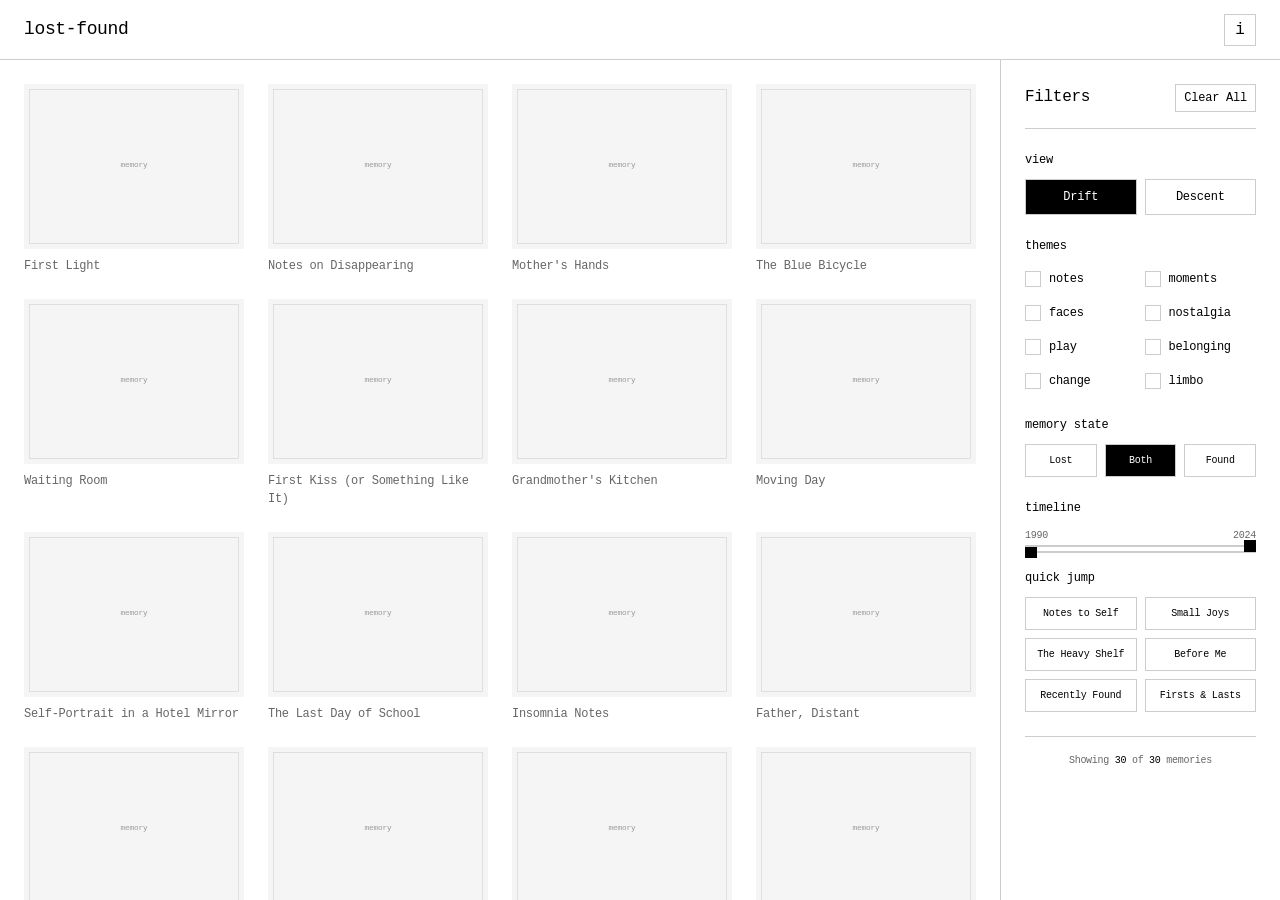
==== index.html @ 54b2162b "Initial implementation: Lost & Found archive foundation (Phases 1-4) Complete working foundation for" ====
<!DOCTYPE html>
<html lang="en">
<head>
    <meta charset="UTF-8">
    <meta name="viewport" content="width=device-width, initial-scale=1.0">
    <title>lost-found</title>

    <!-- CSS Files in Order -->
    <link rel="stylesheet" href="assets/css/reset.css">
    <link rel="stylesheet" href="assets/css/variables.css">
    <link rel="stylesheet" href="assets/css/base.css">
    <link rel="stylesheet" href="assets/css/layout.css">
    <link rel="stylesheet" href="assets/css/components.css">
    <link rel="stylesheet" href="assets/css/responsive.css">
</head>
<body>

    <!-- Main Grid Container -->
    <div class="app-container">

        <!-- Fixed Header -->
        <header class="app-header">
            <div class="logo">lost-found</div>
            <button class="info-button" id="infoButton" aria-label="Information">i</button>
        </header>

        <!-- Main Canvas Area (Drift or Descent view renders here) -->
        <main class="canvas-area" id="canvasArea">
            <!-- Dynamic content rendered by drift.js or descent.js -->
            <div class="view-container" id="viewContainer"></div>
        </main>

        <!-- Fixed Filter Panel (Bottom Right, Always Visible) -->
        <aside class="filter-panel" id="filterPanel">

            <!-- Filter Header -->
            <div class="filter-header">
                <h2>Filters</h2>
                <button class="clear-filters" id="clearFilters">Clear All</button>
            </div>

            <!-- View Mode Toggle -->
            <div class="filter-section">
                <h3>View</h3>
                <div class="view-toggle">
                    <button class="view-toggle-btn active" data-view="drift">Drift</button>
                    <button class="view-toggle-btn" data-view="descent">Descent</button>
                </div>
            </div>

            <!-- Themes (Multi-select checkboxes) -->
            <div class="filter-section">
                <h3>Themes</h3>
                <div class="theme-grid">
                    <label class="checkbox-label">
                        <input type="checkbox" name="theme" value="notes">
                        <span>notes</span>
                    </label>
                    <label class="checkbox-label">
                        <input type="checkbox" name="theme" value="moments">
                        <span>moments</span>
                    </label>
                    <label class="checkbox-label">
                        <input type="checkbox" name="theme" value="faces">
                        <span>faces</span>
                    </label>
                    <label class="checkbox-label">
                        <input type="checkbox" name="theme" value="nostalgia">
                        <span>nostalgia</span>
                    </label>
                    <label class="checkbox-label">
                        <input type="checkbox" name="theme" value="play">
                        <span>play</span>
                    </label>
                    <label class="checkbox-label">
                        <input type="checkbox" name="theme" value="belonging">
                        <span>belonging</span>
                    </label>
                    <label class="checkbox-label">
                        <input type="checkbox" name="theme" value="change">
                        <span>change</span>
                    </label>
                    <label class="checkbox-label">
                        <input type="checkbox" name="theme" value="limbo">
                        <span>limbo</span>
                    </label>
                </div>
            </div>

            <!-- Memory State (3-position slider) -->
            <div class="filter-section">
                <h3>Memory State</h3>
                <div class="memory-state-control">
                    <button class="state-btn" data-state="lost">Lost</button>
                    <button class="state-btn active" data-state="both">Both</button>
                    <button class="state-btn" data-state="found">Found</button>
                </div>
            </div>

            <!-- Timeline Range Slider -->
            <div class="filter-section">
                <h3>Timeline</h3>
                <div class="timeline-control">
                    <div class="timeline-labels">
                        <span id="timelineStart">1990</span>
                        <span id="timelineEnd">2024</span>
                    </div>
                    <input type="range" id="timelineRangeStart" min="1990" max="2024" value="1990" class="timeline-slider">
                    <input type="range" id="timelineRangeEnd" min="1990" max="2024" value="2024" class="timeline-slider">
                </div>
            </div>

            <!-- Quick Jump Presets -->
            <div class="filter-section">
                <h3>Quick Jump</h3>
                <div class="quick-jump-grid">
                    <button class="quick-jump-btn" data-preset="notes-to-self">Notes to Self</button>
                    <button class="quick-jump-btn" data-preset="small-joys">Small Joys</button>
                    <button class="quick-jump-btn" data-preset="heavy-shelf">The Heavy Shelf</button>
                    <button class="quick-jump-btn" data-preset="before-me">Before Me</button>
                    <button class="quick-jump-btn" data-preset="recently-found">Recently Found</button>
                    <button class="quick-jump-btn" data-preset="firsts-lasts">Firsts & Lasts</button>
                </div>
            </div>

            <!-- Filter Count -->
            <div class="filter-count">
                <span>Showing <strong id="filteredCount">0</strong> of <strong id="totalCount">0</strong> memories</span>
            </div>

        </aside>

    </div>

    <!-- Information Modal -->
    <div class="modal" id="infoModal" role="dialog" aria-labelledby="infoModalTitle" aria-hidden="true">
        <div class="modal-overlay" id="infoModalOverlay"></div>
        <div class="modal-content info-modal-content">
            <button class="modal-close" id="infoModalClose" aria-label="Close">&times;</button>
            <div class="modal-body">
                <h1 id="infoModalTitle">Lost & Found: An Atlas of Being</h1>
                <p class="subtitle">An intimate, explorable archive of memory and identity</p>

                <section>
                    <h2>About</h2>
                    <p>This is a personal archive that maps the landscape of memory through photographs, notes, and moments spanning 1990-2024. Each image is marked as either "lost" (distant, fragmented) or "found" (present, integrated), acknowledging that memory is about both absence and presence.</p>
                    <p>The archive organizes memories across eight emotional themes: notes, moments, faces, nostalgia, play, belonging, change, and limbo. These aren't rigid categories—many memories belong to multiple themes, creating overlapping constellations of meaning.</p>
                </section>

                <section>
                    <h2>How to Navigate</h2>
                    <p><strong>Drift View:</strong> Wander through a field of scattered memories. Drag to pan, scroll to zoom. Memories cluster naturally into groups, with some wandering freely. Let momentum carry you.</p>
                    <p><strong>Descent View:</strong> Look down into layered rings of memory. Zoom reveals deeper layers. Drag to rotate. All memories hold equal visual weight regardless of their depth.</p>
                    <p><strong>Click any image</strong> to see it larger with its full context: title, year, themes, and written reflection.</p>
                </section>

                <section>
                    <h2>Filters</h2>
                    <p>Use filters as tools for discovery. Select themes to see overlaps. Adjust the timeline to explore specific periods. Quick Jump presets offer curated pathways through the collection. Experiment—the archive reveals different stories depending on how you look.</p>
                </section>

                <section>
                    <h2>A Note</h2>
                    <p>This is a living archive. Memories are added over time, not all at once. Some images are notes to self—click them to read the full reflection. Take your time. There's no correct path through.</p>
                </section>
            </div>
        </div>
    </div>

    <!-- Image Detail Modal -->
    <div class="modal" id="detailModal" role="dialog" aria-labelledby="detailModalTitle" aria-hidden="true">
        <div class="modal-overlay" id="detailModalOverlay"></div>
        <div class="modal-content detail-modal-content">
            <button class="modal-close" id="detailModalClose" aria-label="Close">&times;</button>
            <div class="detail-layout">
                <!-- Left: Image -->
                <div class="detail-image-container">
                    <img id="detailImage" src="" alt="" />
                </div>
                <!-- Right: Metadata -->
                <div class="detail-metadata">
                    <h1 id="detailTitle"></h1>
                    <p class="detail-year" id="detailYear"></p>
                    <p class="detail-state" id="detailState"></p>
                    <div class="detail-themes" id="detailThemes"></div>
                    <p class="detail-entry" id="detailEntry"></p>
                    <div class="detail-note-content" id="detailNoteContent"></div>
                </div>
            </div>
        </div>
    </div>

    <!-- JavaScript Files in Order -->
    <script src="assets/js/data.js"></script>
    <script src="assets/js/state.js"></script>
    <script src="assets/js/utils/dom.js"></script>
    <script src="assets/js/utils/math.js"></script>
    <script src="assets/js/utils/images.js"></script>
    <script src="assets/js/components/filterPanel.js"></script>
    <script src="assets/js/components/infoModal.js"></script>
    <script src="assets/js/components/imageDetail.js"></script>
    <script src="assets/js/views/drift.js"></script>
    <script src="assets/js/views/descent.js"></script>
    <script src="assets/js/main.js"></script>

</body>
</html>
---- assets/css/variables.css ----
/* Design Tokens - Grayscale palette, spacing, typography */

:root {
    /* === COLORS (Grayscale only) === */
    --color-black: #000000;
    --color-gray-darkest: #1a1a1a;
    --color-gray-darker: #333333;
    --color-gray-dark: #4d4d4d;
    --color-gray: #666666;
    --color-gray-medium: #999999;
    --color-gray-light: #cccccc;
    --color-gray-lighter: #e6e6e6;
    --color-gray-lightest: #f5f5f5;
    --color-white: #ffffff;

    /* === SEMANTIC COLORS === */
    --color-bg: var(--color-white);
    --color-text: var(--color-black);
    --color-text-muted: var(--color-gray);
    --color-border: var(--color-gray-light);
    --color-overlay: rgba(0, 0, 0, 0.75);

    /* === TYPOGRAPHY === */
    --font-family: 'Courier New', Courier, monospace;
    --letter-spacing: -0.02em;

    /* Font sizes */
    --font-size-xs: 10px;
    --font-size-sm: 12px;
    --font-size-base: 14px;
    --font-size-md: 16px;
    --font-size-lg: 18px;
    --font-size-xl: 24px;

    /* === SPACING === */
    --space-xs: 4px;
    --space-sm: 8px;
    --space-md: 12px;
    --space-base: 16px;
    --space-lg: 24px;
    --space-xl: 32px;
    --space-xxl: 48px;

    /* === LAYOUT === */
    --header-height: 60px;
    --filter-panel-width: 280px;
    --filter-panel-max-height: 600px;

    /* === TRANSITIONS === */
    --transition-fast: 150ms ease;
    --transition-base: 250ms ease;
    --transition-slow: 400ms ease;
    --transition-smooth: 600ms cubic-bezier(0.4, 0, 0.2, 1);

    /* === Z-INDEX === */
    --z-canvas: 1;
    --z-header: 10;
    --z-filter-panel: 10;
    --z-modal-overlay: 100;
    --z-modal-content: 101;

    /* === BORDERS === */
    --border-width: 1px;
    --border-style: solid;
    --border-color: var(--color-border);
    --border: var(--border-width) var(--border-style) var(--border-color);

    /* === SHADOWS (subtle, minimal) === */
    --shadow-sm: 0 1px 2px rgba(0, 0, 0, 0.05);
    --shadow-base: 0 2px 8px rgba(0, 0, 0, 0.1);
    --shadow-lg: 0 4px 16px rgba(0, 0, 0, 0.15);
}
---- assets/css/base.css ----
/* Base Typography and Global Styles */

body {
    font-family: var(--font-family);
    font-size: var(--font-size-base);
    letter-spacing: var(--letter-spacing);
    color: var(--color-text);
    background-color: var(--color-bg);
}

/* === TYPOGRAPHY === */

h1, h2, h3, h4, h5, h6 {
    font-weight: normal; /* Courier is monospace, avoid bold */
    letter-spacing: var(--letter-spacing);
    line-height: 1.2;
}

h1 {
    font-size: var(--font-size-xl);
}

h2 {
    font-size: var(--font-size-lg);
}

h3 {
    font-size: var(--font-size-md);
}

p {
    line-height: 1.6;
    margin-bottom: var(--space-base);
}

p:last-child {
    margin-bottom: 0;
}

/* === BUTTONS === */

button {
    font-family: var(--font-family);
    letter-spacing: var(--letter-spacing);
    transition: all var(--transition-fast);
}

button:hover {
    opacity: 0.7;
}

button:active {
    transform: scale(0.98);
}

/* === INPUTS === */

input[type="checkbox"],
input[type="range"] {
    cursor: pointer;
}

input[type="range"] {
    -webkit-appearance: none;
    appearance: none;
    width: 100%;
    height: 2px;
    background: var(--color-gray-light);
    outline: none;
}

input[type="range"]::-webkit-slider-thumb {
    -webkit-appearance: none;
    appearance: none;
    width: 12px;
    height: 12px;
    background: var(--color-black);
    cursor: pointer;
    border-radius: 0; /* Keep square for minimalism */
}

input[type="range"]::-moz-range-thumb {
    width: 12px;
    height: 12px;
    background: var(--color-black);
    cursor: pointer;
    border: none;
    border-radius: 0;
}

/* Custom checkbox styling */
input[type="checkbox"] {
    -webkit-appearance: none;
    appearance: none;
    width: 16px;
    height: 16px;
    border: var(--border);
    margin-right: var(--space-sm);
    position: relative;
}

input[type="checkbox"]:checked {
    background-color: var(--color-black);
}

input[type="checkbox"]:checked::after {
    content: '×';
    position: absolute;
    color: var(--color-white);
    font-size: 14px;
    top: 50%;
    left: 50%;
    transform: translate(-50%, -50%);
}

/* === UTILITIES === */

.visually-hidden {
    position: absolute;
    width: 1px;
    height: 1px;
    margin: -1px;
    padding: 0;
    overflow: hidden;
    clip: rect(0, 0, 0, 0);
    border: 0;
}

/* Smooth scrolling for any scrollable areas */
* {
    -webkit-overflow-scrolling: touch;
    scroll-behavior: smooth;
}
---- assets/css/layout.css ----
/* Main Layout - CSS Grid Architecture */

/* === MAIN GRID CONTAINER === */

.app-container {
    display: grid;
    grid-template-columns: 1fr var(--filter-panel-width);
    grid-template-rows: var(--header-height) 1fr;
    grid-template-areas:
        "header header"
        "canvas filter";
    width: 100vw;
    height: 100vh;
    overflow: hidden;
}

/* === HEADER (Top, Full Width) === */

.app-header {
    grid-area: header;
    display: flex;
    justify-content: space-between;
    align-items: center;
    padding: 0 var(--space-lg);
    border-bottom: var(--border);
    background-color: var(--color-bg);
    z-index: var(--z-header);
}

.logo {
    font-size: var(--font-size-lg);
    letter-spacing: var(--letter-spacing);
}

.info-button {
    width: 32px;
    height: 32px;
    border: var(--border);
    display: flex;
    align-items: center;
    justify-content: center;
    font-size: var(--font-size-md);
}

.info-button:hover {
    background-color: var(--color-black);
    color: var(--color-white);
}

/* === CANVAS AREA (Main View) === */

.canvas-area {
    grid-area: canvas;
    position: relative;
    overflow: hidden;
    background-color: var(--color-bg);
    z-index: var(--z-canvas);
}

.view-container {
    width: 100%;
    height: 100%;
    position: relative;
    overflow: hidden;
}

/* === FILTER PANEL (Bottom Right, Fixed) === */

.filter-panel {
    grid-area: filter;
    border-left: var(--border);
    background-color: var(--color-bg);
    padding: var(--space-lg);
    overflow-y: auto;
    overflow-x: hidden;
    max-height: calc(100vh - var(--header-height));
    z-index: var(--z-filter-panel);
}

/* Custom scrollbar for filter panel */
.filter-panel::-webkit-scrollbar {
    width: 4px;
}

.filter-panel::-webkit-scrollbar-track {
    background: var(--color-gray-lightest);
}

.filter-panel::-webkit-scrollbar-thumb {
    background: var(--color-gray-light);
}

.filter-panel::-webkit-scrollbar-thumb:hover {
    background: var(--color-gray);
}

/* === MODALS === */

.modal {
    display: none; /* Hidden by default, shown via JS */
    position: fixed;
    top: 0;
    left: 0;
    width: 100vw;
    height: 100vh;
    z-index: var(--z-modal-overlay);
}

.modal.active {
    display: flex;
    align-items: center;
    justify-content: center;
}

.modal-overlay {
    position: absolute;
    top: 0;
    left: 0;
    width: 100%;
    height: 100%;
    background-color: var(--color-overlay);
    z-index: var(--z-modal-overlay);
    animation: fadeIn var(--transition-base);
}

.modal-content {
    position: relative;
    background-color: var(--color-bg);
    z-index: var(--z-modal-content);
    animation: modalSlideIn var(--transition-smooth);
}

.modal-close {
    position: absolute;
    top: var(--space-base);
    right: var(--space-base);
    width: 32px;
    height: 32px;
    font-size: var(--font-size-xl);
    border: var(--border);
    display: flex;
    align-items: center;
    justify-content: center;
    background-color: var(--color-bg);
    z-index: 10;
}

.modal-close:hover {
    background-color: var(--color-black);
    color: var(--color-white);
}

/* === INFO MODAL === */

.info-modal-content {
    width: 90%;
    max-width: 600px;
    max-height: 80vh;
    padding: var(--space-xxl);
    overflow-y: auto;
}

.info-modal-content .subtitle {
    font-size: var(--font-size-sm);
    color: var(--color-text-muted);
    margin-bottom: var(--space-xl);
}

.info-modal-content section {
    margin-bottom: var(--space-xl);
}

.info-modal-content section:last-child {
    margin-bottom: 0;
}

.info-modal-content h2 {
    margin-bottom: var(--space-base);
    border-bottom: var(--border);
    padding-bottom: var(--space-sm);
}

/* === DETAIL MODAL === */

.detail-modal-content {
    width: 90%;
    max-width: 1200px;
    height: 60vh;
    max-height: 600px;
    padding: var(--space-xl);
}

.detail-layout {
    display: grid;
    grid-template-columns: 60% 40%;
    gap: var(--space-xl);
    height: 100%;
    padding-top: var(--space-xl); /* Space for close button */
}

.detail-image-container {
    display: flex;
    align-items: center;
    justify-content: center;
    border-right: var(--border);
    padding-right: var(--space-xl);
    overflow: hidden;
}

.detail-image-container img {
    max-width: 100%;
    max-height: 100%;
    object-fit: contain; /* Never stretch */
}

.detail-metadata {
    overflow-y: auto;
    padding-right: var(--space-base);
}

/* Custom scrollbar for detail metadata */
.detail-metadata::-webkit-scrollbar {
    width: 4px;
}

.detail-metadata::-webkit-scrollbar-track {
    background: var(--color-gray-lightest);
}

.detail-metadata::-webkit-scrollbar-thumb {
    background: var(--color-gray-light);
}

.detail-metadata::-webkit-scrollbar-thumb:hover {
    background: var(--color-gray);
}

/* === ANIMATIONS === */

@keyframes fadeIn {
    from {
        opacity: 0;
    }
    to {
        opacity: 1;
    }
}

@keyframes modalSlideIn {
    from {
        opacity: 0;
        transform: translateY(20px);
    }
    to {
        opacity: 1;
        transform: translateY(0);
    }
}
---- assets/css/components.css ----
/* Component Styles - Filter Panel, Buttons, Tags, etc. */

/* === FILTER PANEL COMPONENTS === */

.filter-header {
    display: flex;
    justify-content: space-between;
    align-items: center;
    margin-bottom: var(--space-lg);
    padding-bottom: var(--space-base);
    border-bottom: var(--border);
}

.filter-header h2 {
    font-size: var(--font-size-md);
}

.clear-filters {
    font-size: var(--font-size-sm);
    padding: var(--space-xs) var(--space-sm);
    border: var(--border);
}

.clear-filters:hover {
    background-color: var(--color-black);
    color: var(--color-white);
}

/* === FILTER SECTIONS === */

.filter-section {
    margin-bottom: var(--space-lg);
}

.filter-section h3 {
    font-size: var(--font-size-sm);
    margin-bottom: var(--space-md);
    text-transform: lowercase;
}

/* === VIEW TOGGLE === */

.view-toggle {
    display: flex;
    gap: var(--space-sm);
}

.view-toggle-btn {
    flex: 1;
    padding: var(--space-sm) var(--space-base);
    border: var(--border);
    font-size: var(--font-size-sm);
}

.view-toggle-btn.active {
    background-color: var(--color-black);
    color: var(--color-white);
}

/* === THEME GRID === */

.theme-grid {
    display: grid;
    grid-template-columns: 1fr 1fr;
    gap: var(--space-sm);
}

.checkbox-label {
    display: flex;
    align-items: center;
    font-size: var(--font-size-sm);
    cursor: pointer;
    padding: var(--space-xs) 0;
}

.checkbox-label:hover {
    opacity: 0.7;
}

/* === MEMORY STATE CONTROL === */

.memory-state-control {
    display: flex;
    gap: var(--space-sm);
}

.state-btn {
    flex: 1;
    padding: var(--space-sm);
    border: var(--border);
    font-size: var(--font-size-xs);
}

.state-btn.active {
    background-color: var(--color-black);
    color: var(--color-white);
}

/* === TIMELINE CONTROL === */

.timeline-control {
    display: flex;
    flex-direction: column;
    gap: var(--space-sm);
}

.timeline-labels {
    display: flex;
    justify-content: space-between;
    font-size: var(--font-size-xs);
    color: var(--color-text-muted);
}

.timeline-slider {
    margin: 0;
}

/* Stack the range inputs for dual-handle effect */
.timeline-control input[type="range"]:first-of-type {
    margin-bottom: calc(-1 * var(--space-base));
}

/* === QUICK JUMP GRID === */

.quick-jump-grid {
    display: grid;
    grid-template-columns: 1fr 1fr;
    gap: var(--space-sm);
}

.quick-jump-btn {
    padding: var(--space-sm);
    border: var(--border);
    font-size: var(--font-size-xs);
    text-align: center;
}

.quick-jump-btn:hover {
    background-color: var(--color-gray-lightest);
}

.quick-jump-btn.active {
    background-color: var(--color-black);
    color: var(--color-white);
}

/* === FILTER COUNT === */

.filter-count {
    margin-top: var(--space-lg);
    padding-top: var(--space-base);
    border-top: var(--border);
    font-size: var(--font-size-xs);
    text-align: center;
    color: var(--color-text-muted);
}

.filter-count strong {
    color: var(--color-text);
    font-weight: normal; /* Courier doesn't need bold */
}

/* === DETAIL MODAL COMPONENTS === */

.detail-metadata h1 {
    font-size: var(--font-size-lg);
    margin-bottom: var(--space-sm);
}

.detail-year {
    font-size: var(--font-size-sm);
    color: var(--color-text-muted);
    margin-bottom: var(--space-xs);
}

.detail-state {
    font-size: var(--font-size-sm);
    color: var(--color-text-muted);
    margin-bottom: var(--space-base);
    text-transform: lowercase;
}

/* === THEME PILLS/TAGS === */

.detail-themes {
    display: flex;
    flex-wrap: wrap;
    gap: var(--space-xs);
    margin-bottom: var(--space-base);
}

.theme-pill {
    padding: var(--space-xs) var(--space-sm);
    background-color: var(--color-gray-lighter);
    border: var(--border);
    font-size: var(--font-size-xs);
    text-transform: lowercase;
}

/* === ENTRY TEXT === */

.detail-entry {
    font-size: var(--font-size-sm);
    line-height: 1.8;
    margin-bottom: var(--space-base);
    color: var(--color-text);
}

/* === NOTE CONTENT (for "notes" theme) === */

.detail-note-content {
    margin-top: var(--space-lg);
    padding-top: var(--space-lg);
    border-top: var(--border);
    font-size: var(--font-size-sm);
    line-height: 1.8;
    display: none; /* Hidden by default, shown via JS when applicable */
}

.detail-note-content.visible {
    display: block;
}

.detail-note-content p {
    margin-bottom: var(--space-base);
}

/* === IMAGE ELEMENTS (for canvas views) === */

.memory-image {
    position: absolute;
    cursor: pointer;
    transition: transform var(--transition-fast), opacity var(--transition-fast);
    will-change: transform; /* GPU acceleration hint */
}

.memory-image:hover {
    transform: scale(1.05);
    z-index: 10;
}

.memory-image img {
    width: 100%;
    height: 100%;
    object-fit: contain; /* Never stretch */
    pointer-events: none; /* Let parent handle clicks */
}

/* === LOADING STATES === */

.loading {
    display: flex;
    align-items: center;
    justify-content: center;
    width: 100%;
    height: 100%;
    font-size: var(--font-size-sm);
    color: var(--color-text-muted);
}

.loading::after {
    content: '...';
    animation: ellipsis 1.5s infinite;
}

@keyframes ellipsis {
    0%, 20% {
        content: '.';
    }
    40% {
        content: '..';
    }
    60%, 100% {
        content: '...';
    }
}
---- assets/css/responsive.css ----
/* Responsive Design - Mobile and Tablet Adaptations */

/* === TABLET (Portrait) === */
@media (max-width: 1024px) {
    :root {
        --filter-panel-width: 240px;
        --space-base: 12px;
    }

    .filter-panel {
        padding: var(--space-base);
    }

    .detail-modal-content {
        width: 95%;
        height: 70vh;
    }

    .detail-layout {
        grid-template-columns: 55% 45%;
        gap: var(--space-base);
    }
}

/* === MOBILE (Landscape) === */
@media (max-width: 768px) {
    .app-container {
        grid-template-columns: 1fr;
        grid-template-rows: var(--header-height) 1fr auto;
        grid-template-areas:
            "header"
            "canvas"
            "filter";
    }

    .filter-panel {
        border-left: none;
        border-top: var(--border);
        max-height: 40vh;
        overflow-y: auto;
    }

    .detail-modal-content {
        width: 95%;
        height: 80vh;
        padding: var(--space-base);
    }

    .detail-layout {
        grid-template-columns: 1fr;
        grid-template-rows: 50% 50%;
        gap: var(--space-base);
    }

    .detail-image-container {
        border-right: none;
        border-bottom: var(--border);
        padding-right: 0;
        padding-bottom: var(--space-base);
    }

    .quick-jump-grid {
        grid-template-columns: 1fr;
    }
}

/* === MOBILE (Portrait) === */
@media (max-width: 480px) {
    :root {
        --header-height: 50px;
        --font-size-base: 12px;
        --space-base: 8px;
    }

    .app-header {
        padding: 0 var(--space-base);
    }

    .logo {
        font-size: var(--font-size-base);
    }

    .info-button {
        width: 28px;
        height: 28px;
        font-size: var(--font-size-sm);
    }

    .filter-panel {
        max-height: 50vh;
    }

    .theme-grid,
    .quick-jump-grid {
        grid-template-columns: 1fr;
    }

    .info-modal-content {
        width: 95%;
        padding: var(--space-lg);
    }

    .detail-modal-content {
        height: 85vh;
    }

    .modal-close {
        width: 28px;
        height: 28px;
        font-size: var(--font-size-lg);
    }
}

/* === LARGE SCREENS === */
@media (min-width: 1920px) {
    :root {
        --filter-panel-width: 320px;
    }

    .detail-modal-content {
        max-width: 1400px;
        height: 65vh;
        max-height: 800px;
    }
}
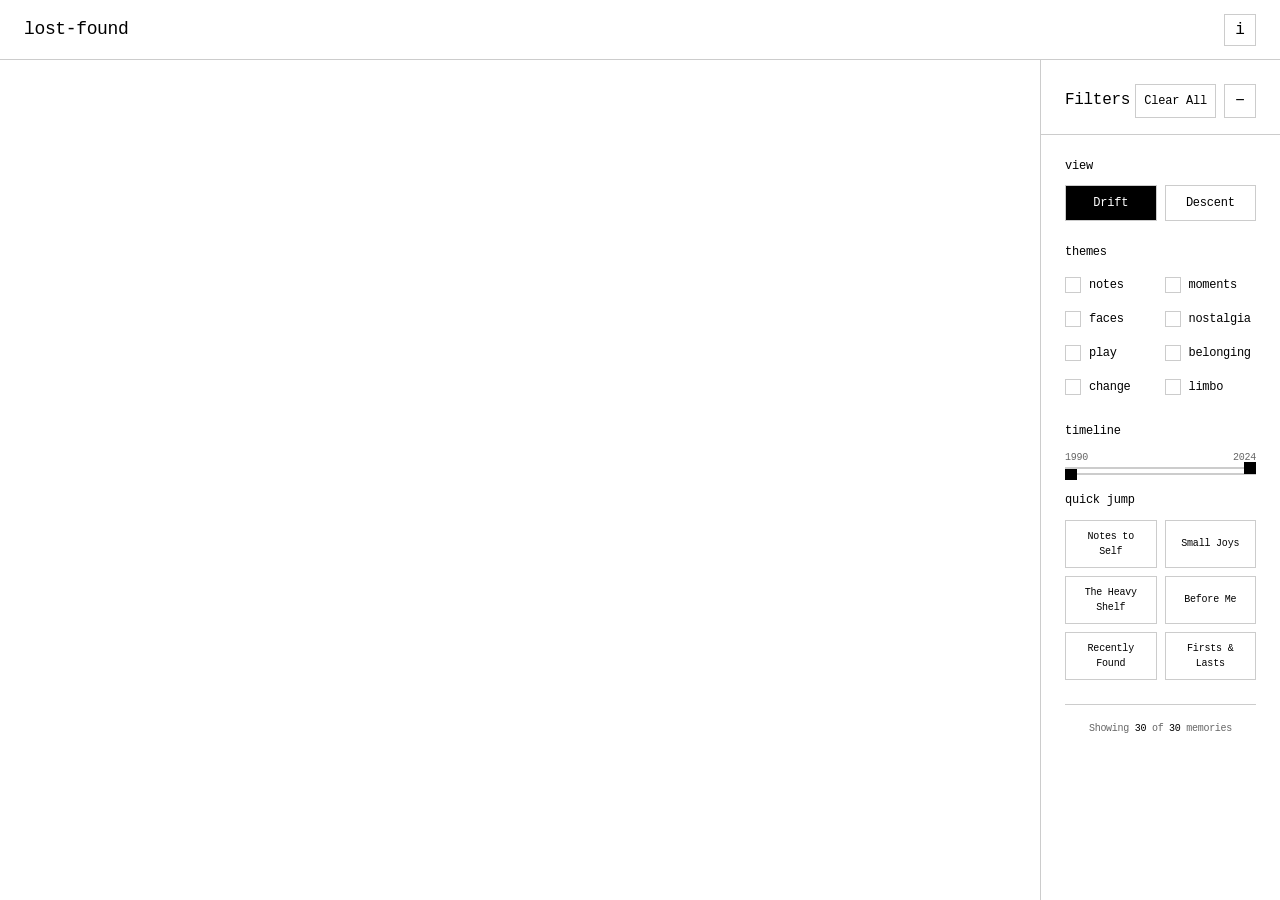
==== commit e6473b73: "Implement user feedback: collapsible filters, infinite scroll, remove memory state Changes based on " ====
--- a/index.html
+++ b/index.html
@@ -30,14 +30,20 @@
             <div class="view-container" id="viewContainer"></div>
         </main>
 
-        <!-- Fixed Filter Panel (Bottom Right, Always Visible) -->
-        <aside class="filter-panel" id="filterPanel">
+        <!-- Fixed Filter Panel (Bottom Right, Collapsible) -->
+        <aside class="filter-panel expanded" id="filterPanel">
 
             <!-- Filter Header -->
             <div class="filter-header">
                 <h2>Filters</h2>
-                <button class="clear-filters" id="clearFilters">Clear All</button>
-            </div>
+                <div class="filter-header-actions">
+                    <button class="clear-filters" id="clearFilters">Clear All</button>
+                    <button class="collapse-toggle" id="collapseToggle" aria-label="Collapse filters">−</button>
+                </div>
+            </div>
+
+            <!-- Collapsible Filter Content -->
+            <div class="filter-content" id="filterContent">
 
             <!-- View Mode Toggle -->
             <div class="filter-section">
@@ -84,16 +90,6 @@
                         <input type="checkbox" name="theme" value="limbo">
                         <span>limbo</span>
                     </label>
-                </div>
-            </div>
-
-            <!-- Memory State (3-position slider) -->
-            <div class="filter-section">
-                <h3>Memory State</h3>
-                <div class="memory-state-control">
-                    <button class="state-btn" data-state="lost">Lost</button>
-                    <button class="state-btn active" data-state="both">Both</button>
-                    <button class="state-btn" data-state="found">Found</button>
                 </div>
             </div>
 
@@ -127,6 +123,8 @@
             <div class="filter-count">
                 <span>Showing <strong id="filteredCount">0</strong> of <strong id="totalCount">0</strong> memories</span>
             </div>
+
+            </div><!-- End filter-content -->
 
         </aside>
 
--- a/assets/css/variables.css
+++ b/assets/css/variables.css
@@ -43,8 +43,8 @@
 
     /* === LAYOUT === */
     --header-height: 60px;
-    --filter-panel-width: 280px;
-    --filter-panel-max-height: 600px;
+    --filter-panel-width: 240px;
+    --filter-panel-max-height: 75vh;
 
     /* === TRANSITIONS === */
     --transition-fast: 150ms ease;
--- a/assets/css/layout.css
+++ b/assets/css/layout.css
@@ -70,27 +70,42 @@
     grid-area: filter;
     border-left: var(--border);
     background-color: var(--color-bg);
-    padding: var(--space-lg);
+    padding: 0;
+    overflow: visible;
+    max-height: calc(100vh - var(--header-height));
+    z-index: var(--z-filter-panel);
+    transition: width var(--transition-base);
+}
+
+.filter-panel.collapsed {
+    width: 60px;
+}
+
+.filter-panel.collapsed .filter-content {
+    display: none;
+}
+
+.filter-content {
+    padding: 0 var(--space-lg) var(--space-lg) var(--space-lg);
     overflow-y: auto;
     overflow-x: hidden;
-    max-height: calc(100vh - var(--header-height));
-    z-index: var(--z-filter-panel);
-}
-
-/* Custom scrollbar for filter panel */
-.filter-panel::-webkit-scrollbar {
+    max-height: var(--filter-panel-max-height);
+}
+
+/* Custom scrollbar for filter content */
+.filter-content::-webkit-scrollbar {
     width: 4px;
 }
 
-.filter-panel::-webkit-scrollbar-track {
+.filter-content::-webkit-scrollbar-track {
     background: var(--color-gray-lightest);
 }
 
-.filter-panel::-webkit-scrollbar-thumb {
+.filter-content::-webkit-scrollbar-thumb {
     background: var(--color-gray-light);
 }
 
-.filter-panel::-webkit-scrollbar-thumb:hover {
+.filter-content::-webkit-scrollbar-thumb:hover {
     background: var(--color-gray);
 }
 
--- a/assets/css/components.css
+++ b/assets/css/components.css
@@ -7,6 +7,7 @@
     justify-content: space-between;
     align-items: center;
     margin-bottom: var(--space-lg);
+    padding: var(--space-lg);
     padding-bottom: var(--space-base);
     border-bottom: var(--border);
 }
@@ -15,6 +16,11 @@
     font-size: var(--font-size-md);
 }
 
+.filter-header-actions {
+    display: flex;
+    gap: var(--space-sm);
+}
+
 .clear-filters {
     font-size: var(--font-size-sm);
     padding: var(--space-xs) var(--space-sm);
@@ -24,6 +30,22 @@
 .clear-filters:hover {
     background-color: var(--color-black);
     color: var(--color-white);
+}
+
+.collapse-toggle {
+    font-size: var(--font-size-md);
+    padding: var(--space-xs) var(--space-sm);
+    border: var(--border);
+    min-width: 32px;
+}
+
+.collapse-toggle:hover {
+    background-color: var(--color-black);
+    color: var(--color-white);
+}
+
+.filter-panel.collapsed .collapse-toggle {
+    transform: rotate(90deg);
 }
 
 /* === FILTER SECTIONS === */
@@ -75,25 +97,6 @@
 
 .checkbox-label:hover {
     opacity: 0.7;
-}
-
-/* === MEMORY STATE CONTROL === */
-
-.memory-state-control {
-    display: flex;
-    gap: var(--space-sm);
-}
-
-.state-btn {
-    flex: 1;
-    padding: var(--space-sm);
-    border: var(--border);
-    font-size: var(--font-size-xs);
-}
-
-.state-btn.active {
-    background-color: var(--color-black);
-    color: var(--color-white);
 }
 
 /* === TIMELINE CONTROL === */
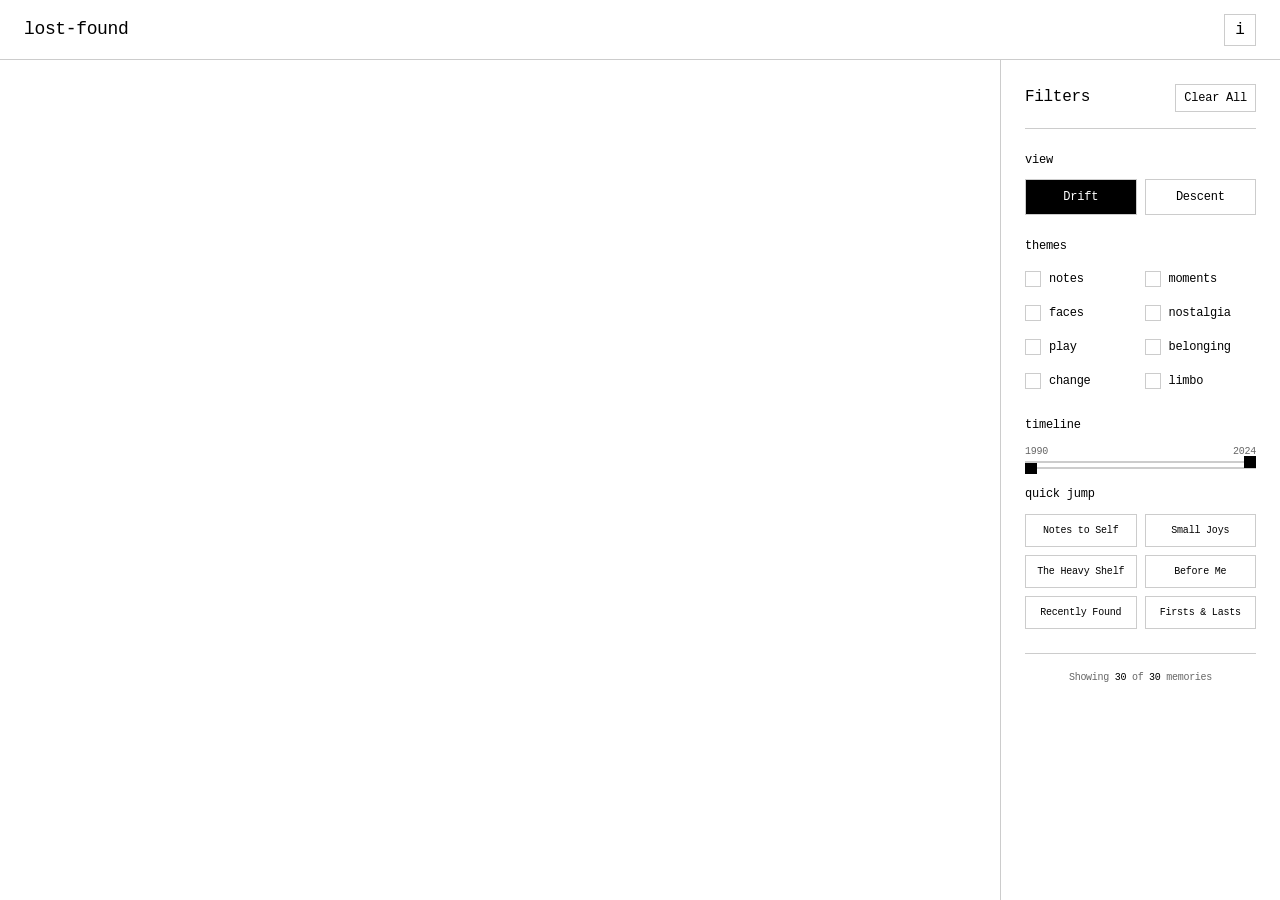
==== commit bdca700f: "Fix filter panel: proper collapse mechanism, correct dimensions, hide scrollbars Critical fixes base" ====
--- a/index.html
+++ b/index.html
@@ -31,19 +31,18 @@
         </main>
 
         <!-- Fixed Filter Panel (Bottom Right, Collapsible) -->
-        <aside class="filter-panel expanded" id="filterPanel">
+        <aside class="filter-panel" id="filterPanel">
+
+            <!-- Collapse Tab (Protrudes from left edge) -->
+            <button class="filter-collapse-tab" id="filterCollapseTab" aria-label="Toggle filters">
+                <span class="collapse-arrow">‹</span>
+            </button>
 
             <!-- Filter Header -->
             <div class="filter-header">
                 <h2>Filters</h2>
-                <div class="filter-header-actions">
-                    <button class="clear-filters" id="clearFilters">Clear All</button>
-                    <button class="collapse-toggle" id="collapseToggle" aria-label="Collapse filters">−</button>
-                </div>
-            </div>
-
-            <!-- Collapsible Filter Content -->
-            <div class="filter-content" id="filterContent">
+                <button class="clear-filters" id="clearFilters">Clear All</button>
+            </div>
 
             <!-- View Mode Toggle -->
             <div class="filter-section">
@@ -123,8 +122,6 @@
             <div class="filter-count">
                 <span>Showing <strong id="filteredCount">0</strong> of <strong id="totalCount">0</strong> memories</span>
             </div>
-
-            </div><!-- End filter-content -->
 
         </aside>
 
--- a/assets/css/variables.css
+++ b/assets/css/variables.css
@@ -43,8 +43,7 @@
 
     /* === LAYOUT === */
     --header-height: 60px;
-    --filter-panel-width: 240px;
-    --filter-panel-max-height: 75vh;
+    --filter-panel-width: 280px;
 
     /* === TRANSITIONS === */
     --transition-fast: 150ms ease;
--- a/assets/css/layout.css
+++ b/assets/css/layout.css
@@ -61,7 +61,15 @@
     width: 100%;
     height: 100%;
     position: relative;
-    overflow: hidden;
+    overflow: auto; /* Allow scrolling */
+
+    /* Hide scrollbars while maintaining functionality */
+    -ms-overflow-style: none;  /* IE and Edge */
+    scrollbar-width: none;  /* Firefox */
+}
+
+.view-container::-webkit-scrollbar {
+    display: none;  /* Chrome, Safari, Opera */
 }
 
 /* === FILTER PANEL (Bottom Right, Fixed) === */
@@ -70,43 +78,65 @@
     grid-area: filter;
     border-left: var(--border);
     background-color: var(--color-bg);
-    padding: 0;
-    overflow: visible;
-    max-height: calc(100vh - var(--header-height));
-    z-index: var(--z-filter-panel);
-    transition: width var(--transition-base);
-}
-
-.filter-panel.collapsed {
-    width: 60px;
-}
-
-.filter-panel.collapsed .filter-content {
-    display: none;
-}
-
-.filter-content {
-    padding: 0 var(--space-lg) var(--space-lg) var(--space-lg);
+    padding: var(--space-lg);
     overflow-y: auto;
     overflow-x: hidden;
-    max-height: var(--filter-panel-max-height);
-}
-
-/* Custom scrollbar for filter content */
-.filter-content::-webkit-scrollbar {
+    position: relative;
+    z-index: var(--z-filter-panel);
+    transition: transform var(--transition-smooth);
+}
+
+.filter-panel.collapsed {
+    transform: translateX(100%);
+}
+
+/* Custom scrollbar for filter panel */
+.filter-panel::-webkit-scrollbar {
     width: 4px;
 }
 
-.filter-content::-webkit-scrollbar-track {
+.filter-panel::-webkit-scrollbar-track {
     background: var(--color-gray-lightest);
 }
 
-.filter-content::-webkit-scrollbar-thumb {
+.filter-panel::-webkit-scrollbar-thumb {
     background: var(--color-gray-light);
 }
 
-.filter-content::-webkit-scrollbar-thumb:hover {
+.filter-panel::-webkit-scrollbar-thumb:hover {
     background: var(--color-gray);
+}
+
+/* Collapse Tab - Protrudes from left edge */
+.filter-collapse-tab {
+    position: absolute;
+    left: -32px;
+    top: 50%;
+    transform: translateY(-50%);
+    width: 32px;
+    height: 64px;
+    background-color: var(--color-bg);
+    border: var(--border);
+    border-right: none;
+    display: flex;
+    align-items: center;
+    justify-content: center;
+    cursor: pointer;
+    z-index: 1;
+    transition: background-color var(--transition-fast);
+}
+
+.filter-collapse-tab:hover {
+    background-color: var(--color-gray-lightest);
+}
+
+.collapse-arrow {
+    font-size: 20px;
+    transition: transform var(--transition-base);
+}
+
+.filter-panel.collapsed .collapse-arrow {
+    transform: rotate(180deg);
 }
 
 /* === MODALS === */
--- a/assets/css/components.css
+++ b/assets/css/components.css
@@ -7,18 +7,12 @@
     justify-content: space-between;
     align-items: center;
     margin-bottom: var(--space-lg);
-    padding: var(--space-lg);
     padding-bottom: var(--space-base);
     border-bottom: var(--border);
 }
 
 .filter-header h2 {
     font-size: var(--font-size-md);
-}
-
-.filter-header-actions {
-    display: flex;
-    gap: var(--space-sm);
 }
 
 .clear-filters {
@@ -30,22 +24,6 @@
 .clear-filters:hover {
     background-color: var(--color-black);
     color: var(--color-white);
-}
-
-.collapse-toggle {
-    font-size: var(--font-size-md);
-    padding: var(--space-xs) var(--space-sm);
-    border: var(--border);
-    min-width: 32px;
-}
-
-.collapse-toggle:hover {
-    background-color: var(--color-black);
-    color: var(--color-white);
-}
-
-.filter-panel.collapsed .collapse-toggle {
-    transform: rotate(90deg);
 }
 
 /* === FILTER SECTIONS === */
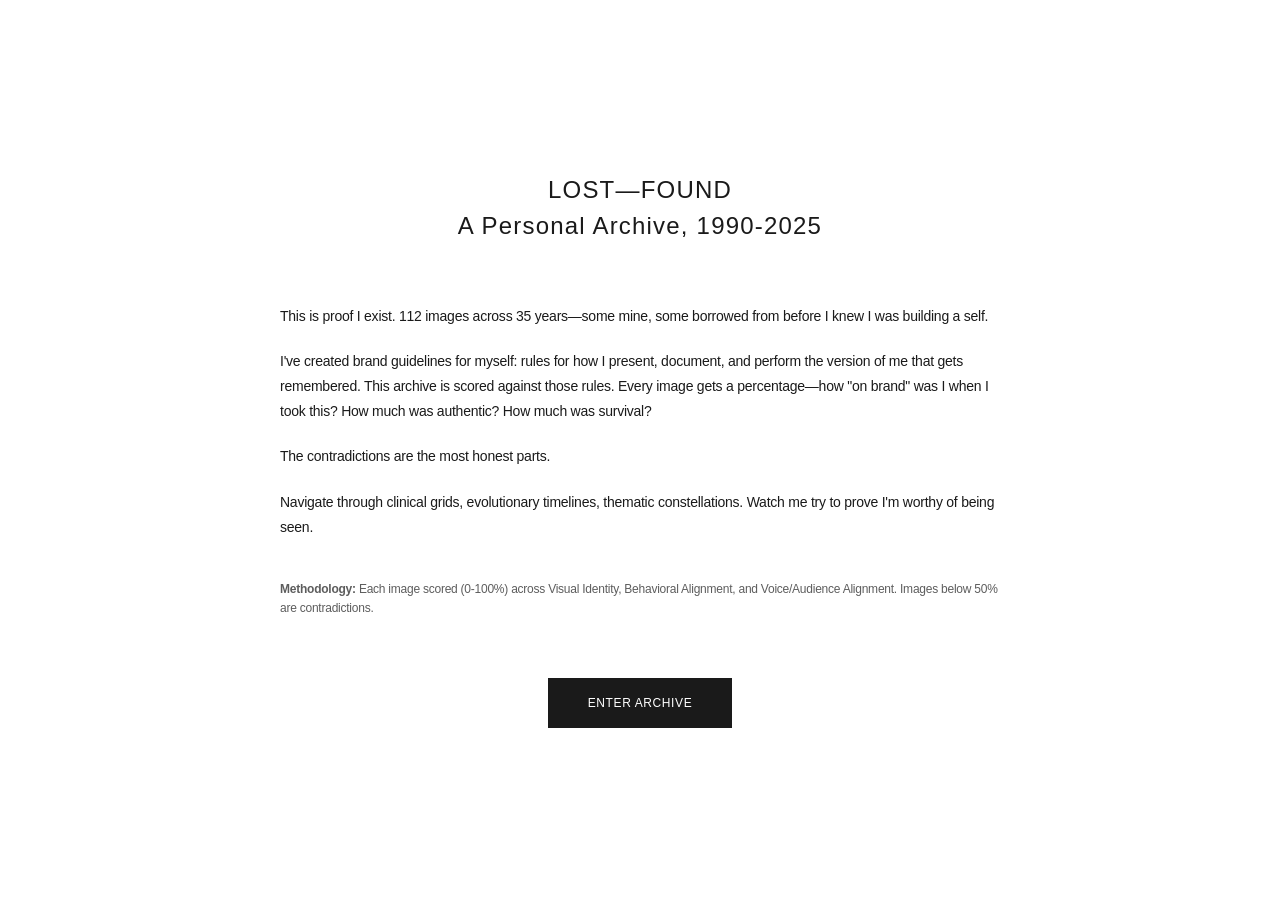
==== commit 8b83b20a: "Replace project with Lost—Found thesis archive Complete replacement of "Lost & Found: An Atlas of Be" ====
--- a/index.html
+++ b/index.html
@@ -1,202 +1,33 @@
 <!DOCTYPE html>
 <html lang="en">
 <head>
-    <meta charset="UTF-8">
-    <meta name="viewport" content="width=device-width, initial-scale=1.0">
-    <title>lost-found</title>
-
-    <!-- CSS Files in Order -->
-    <link rel="stylesheet" href="assets/css/reset.css">
-    <link rel="stylesheet" href="assets/css/variables.css">
-    <link rel="stylesheet" href="assets/css/base.css">
-    <link rel="stylesheet" href="assets/css/layout.css">
-    <link rel="stylesheet" href="assets/css/components.css">
-    <link rel="stylesheet" href="assets/css/responsive.css">
+  <meta charset="UTF-8">
+  <meta name="viewport" content="width=device-width, initial-scale=1.0">
+  <title>Lost—Found: A Personal Archive</title>
+  <link rel="stylesheet" href="css/reset.css">
+  <link rel="stylesheet" href="css/typography.css">
+  <link rel="stylesheet" href="css/layout.css">
+  <link rel="stylesheet" href="css/components.css">
 </head>
 <body>
+  <div style="min-height:100vh; display:flex; flex-direction:column; justify-content:center; align-items:center; padding:40px; max-width:800px; margin:0 auto;">
 
-    <!-- Main Grid Container -->
-    <div class="app-container">
+    <h1 style="font-size:24px; font-weight:500; letter-spacing:0.05em; margin-bottom:60px; text-align:center;">
+      LOST—FOUND<br>A Personal Archive, 1990-2025
+    </h1>
 
-        <!-- Fixed Header -->
-        <header class="app-header">
-            <div class="logo">lost-found</div>
-            <button class="info-button" id="infoButton" aria-label="Information">i</button>
-        </header>
-
-        <!-- Main Canvas Area (Drift or Descent view renders here) -->
-        <main class="canvas-area" id="canvasArea">
-            <!-- Dynamic content rendered by drift.js or descent.js -->
-            <div class="view-container" id="viewContainer"></div>
-        </main>
-
-        <!-- Fixed Filter Panel (Bottom Right, Collapsible) -->
-        <aside class="filter-panel" id="filterPanel">
-
-            <!-- Collapse Tab (Protrudes from left edge) -->
-            <button class="filter-collapse-tab" id="filterCollapseTab" aria-label="Toggle filters">
-                <span class="collapse-arrow">‹</span>
-            </button>
-
-            <!-- Filter Header -->
-            <div class="filter-header">
-                <h2>Filters</h2>
-                <button class="clear-filters" id="clearFilters">Clear All</button>
-            </div>
-
-            <!-- View Mode Toggle -->
-            <div class="filter-section">
-                <h3>View</h3>
-                <div class="view-toggle">
-                    <button class="view-toggle-btn active" data-view="drift">Drift</button>
-                    <button class="view-toggle-btn" data-view="descent">Descent</button>
-                </div>
-            </div>
-
-            <!-- Themes (Multi-select checkboxes) -->
-            <div class="filter-section">
-                <h3>Themes</h3>
-                <div class="theme-grid">
-                    <label class="checkbox-label">
-                        <input type="checkbox" name="theme" value="notes">
-                        <span>notes</span>
-                    </label>
-                    <label class="checkbox-label">
-                        <input type="checkbox" name="theme" value="moments">
-                        <span>moments</span>
-                    </label>
-                    <label class="checkbox-label">
-                        <input type="checkbox" name="theme" value="faces">
-                        <span>faces</span>
-                    </label>
-                    <label class="checkbox-label">
-                        <input type="checkbox" name="theme" value="nostalgia">
-                        <span>nostalgia</span>
-                    </label>
-                    <label class="checkbox-label">
-                        <input type="checkbox" name="theme" value="play">
-                        <span>play</span>
-                    </label>
-                    <label class="checkbox-label">
-                        <input type="checkbox" name="theme" value="belonging">
-                        <span>belonging</span>
-                    </label>
-                    <label class="checkbox-label">
-                        <input type="checkbox" name="theme" value="change">
-                        <span>change</span>
-                    </label>
-                    <label class="checkbox-label">
-                        <input type="checkbox" name="theme" value="limbo">
-                        <span>limbo</span>
-                    </label>
-                </div>
-            </div>
-
-            <!-- Timeline Range Slider -->
-            <div class="filter-section">
-                <h3>Timeline</h3>
-                <div class="timeline-control">
-                    <div class="timeline-labels">
-                        <span id="timelineStart">1990</span>
-                        <span id="timelineEnd">2024</span>
-                    </div>
-                    <input type="range" id="timelineRangeStart" min="1990" max="2024" value="1990" class="timeline-slider">
-                    <input type="range" id="timelineRangeEnd" min="1990" max="2024" value="2024" class="timeline-slider">
-                </div>
-            </div>
-
-            <!-- Quick Jump Presets -->
-            <div class="filter-section">
-                <h3>Quick Jump</h3>
-                <div class="quick-jump-grid">
-                    <button class="quick-jump-btn" data-preset="notes-to-self">Notes to Self</button>
-                    <button class="quick-jump-btn" data-preset="small-joys">Small Joys</button>
-                    <button class="quick-jump-btn" data-preset="heavy-shelf">The Heavy Shelf</button>
-                    <button class="quick-jump-btn" data-preset="before-me">Before Me</button>
-                    <button class="quick-jump-btn" data-preset="recently-found">Recently Found</button>
-                    <button class="quick-jump-btn" data-preset="firsts-lasts">Firsts & Lasts</button>
-                </div>
-            </div>
-
-            <!-- Filter Count -->
-            <div class="filter-count">
-                <span>Showing <strong id="filteredCount">0</strong> of <strong id="totalCount">0</strong> memories</span>
-            </div>
-
-        </aside>
-
+    <div style="font-size:14px; line-height:1.8; margin-bottom:40px;">
+      <p style="margin-bottom:20px;">This is proof I exist. 112 images across 35 years—some mine, some borrowed from before I knew I was building a self.</p>
+      <p style="margin-bottom:20px;">I've created brand guidelines for myself: rules for how I present, document, and perform the version of me that gets remembered. This archive is scored against those rules. Every image gets a percentage—how "on brand" was I when I took this? How much was authentic? How much was survival?</p>
+      <p style="margin-bottom:20px;">The contradictions are the most honest parts.</p>
+      <p>Navigate through clinical grids, evolutionary timelines, thematic constellations. Watch me try to prove I'm worthy of being seen.</p>
     </div>
 
-    <!-- Information Modal -->
-    <div class="modal" id="infoModal" role="dialog" aria-labelledby="infoModalTitle" aria-hidden="true">
-        <div class="modal-overlay" id="infoModalOverlay"></div>
-        <div class="modal-content info-modal-content">
-            <button class="modal-close" id="infoModalClose" aria-label="Close">&times;</button>
-            <div class="modal-body">
-                <h1 id="infoModalTitle">Lost & Found: An Atlas of Being</h1>
-                <p class="subtitle">An intimate, explorable archive of memory and identity</p>
-
-                <section>
-                    <h2>About</h2>
-                    <p>This is a personal archive that maps the landscape of memory through photographs, notes, and moments spanning 1990-2024. Each image is marked as either "lost" (distant, fragmented) or "found" (present, integrated), acknowledging that memory is about both absence and presence.</p>
-                    <p>The archive organizes memories across eight emotional themes: notes, moments, faces, nostalgia, play, belonging, change, and limbo. These aren't rigid categories—many memories belong to multiple themes, creating overlapping constellations of meaning.</p>
-                </section>
-
-                <section>
-                    <h2>How to Navigate</h2>
-                    <p><strong>Drift View:</strong> Wander through a field of scattered memories. Drag to pan, scroll to zoom. Memories cluster naturally into groups, with some wandering freely. Let momentum carry you.</p>
-                    <p><strong>Descent View:</strong> Look down into layered rings of memory. Zoom reveals deeper layers. Drag to rotate. All memories hold equal visual weight regardless of their depth.</p>
-                    <p><strong>Click any image</strong> to see it larger with its full context: title, year, themes, and written reflection.</p>
-                </section>
-
-                <section>
-                    <h2>Filters</h2>
-                    <p>Use filters as tools for discovery. Select themes to see overlaps. Adjust the timeline to explore specific periods. Quick Jump presets offer curated pathways through the collection. Experiment—the archive reveals different stories depending on how you look.</p>
-                </section>
-
-                <section>
-                    <h2>A Note</h2>
-                    <p>This is a living archive. Memories are added over time, not all at once. Some images are notes to self—click them to read the full reflection. Take your time. There's no correct path through.</p>
-                </section>
-            </div>
-        </div>
+    <div style="font-size:12px; line-height:1.6; margin-bottom:60px; opacity:0.7;">
+      <p><strong>Methodology:</strong> Each image scored (0-100%) across Visual Identity, Behavioral Alignment, and Voice/Audience Alignment. Images below 50% are contradictions.</p>
     </div>
 
-    <!-- Image Detail Modal -->
-    <div class="modal" id="detailModal" role="dialog" aria-labelledby="detailModalTitle" aria-hidden="true">
-        <div class="modal-overlay" id="detailModalOverlay"></div>
-        <div class="modal-content detail-modal-content">
-            <button class="modal-close" id="detailModalClose" aria-label="Close">&times;</button>
-            <div class="detail-layout">
-                <!-- Left: Image -->
-                <div class="detail-image-container">
-                    <img id="detailImage" src="" alt="" />
-                </div>
-                <!-- Right: Metadata -->
-                <div class="detail-metadata">
-                    <h1 id="detailTitle"></h1>
-                    <p class="detail-year" id="detailYear"></p>
-                    <p class="detail-state" id="detailState"></p>
-                    <div class="detail-themes" id="detailThemes"></div>
-                    <p class="detail-entry" id="detailEntry"></p>
-                    <div class="detail-note-content" id="detailNoteContent"></div>
-                </div>
-            </div>
-        </div>
-    </div>
-
-    <!-- JavaScript Files in Order -->
-    <script src="assets/js/data.js"></script>
-    <script src="assets/js/state.js"></script>
-    <script src="assets/js/utils/dom.js"></script>
-    <script src="assets/js/utils/math.js"></script>
-    <script src="assets/js/utils/images.js"></script>
-    <script src="assets/js/components/filterPanel.js"></script>
-    <script src="assets/js/components/infoModal.js"></script>
-    <script src="assets/js/components/imageDetail.js"></script>
-    <script src="assets/js/views/drift.js"></script>
-    <script src="assets/js/views/descent.js"></script>
-    <script src="assets/js/main.js"></script>
-
+    <a href="archive.html" style="padding:16px 40px; background:#1a1a1a; color:#fff; font-size:12px; font-weight:500; letter-spacing:0.05em; text-decoration:none;">ENTER ARCHIVE</a>
+  </div>
 </body>
 </html>
--- a/css/typography.css
+++ b/css/typography.css
@@ -0,0 +1,30 @@
+body {
+  font-family: "Arial Narrow", Arial, sans-serif;
+  font-size: 12px;
+  line-height: 1.5;
+  color: #1a1a1a;
+  letter-spacing: -0.02em;
+}
+
+.site-title {
+  font-size: 14px;
+  font-weight: 500;
+  letter-spacing: 0.05em;
+}
+
+h2, h3 {
+  font-size: 11px;
+  font-weight: 500;
+  opacity: 0.7;
+  margin-bottom: 12px;
+}
+
+.checkbox-label,
+.radio-label {
+  font-size: 11px;
+}
+
+button {
+  font-size: 11px;
+  font-weight: 500;
+}
--- a/css/layout.css
+++ b/css/layout.css
@@ -0,0 +1,275 @@
+:root {
+  --color-text: #1a1a1a;
+  --color-bg: #ffffff;
+  --color-panel: #fafafa;
+  --color-border: #e0e0e0;
+  --color-accent-blue: #2B4C5F;
+  --color-accent-green: #3A5A40;
+  --color-accent-brown: #5C4742;
+  --filter-panel-width: 300px;
+  --filter-panel-collapsed: 40px;
+  --top-bar-height: 60px;
+  --view-tabs-height: 48px;
+}
+
+body {
+  background: var(--color-bg);
+  color: var(--color-text);
+}
+
+/* Top Bar */
+.top-bar {
+  position: fixed;
+  top: 0;
+  left: 0;
+  right: 0;
+  height: var(--top-bar-height);
+  background: var(--color-bg);
+  border-bottom: 1px solid var(--color-border);
+  display: flex;
+  align-items: center;
+  justify-content: space-between;
+  padding: 0 40px;
+  z-index: 100;
+}
+
+.filter-toggle,
+.icon-btn {
+  width: 32px;
+  height: 32px;
+  display: flex;
+  align-items: center;
+  justify-content: center;
+  transition: background 150ms ease;
+}
+
+.filter-toggle:hover,
+.icon-btn:hover {
+  background: #f5f5f5;
+}
+
+.site-title {
+  position: absolute;
+  left: 50%;
+  transform: translateX(-50%);
+}
+
+.top-bar-controls {
+  display: flex;
+  gap: 8px;
+}
+
+/* View Mode Tabs */
+.view-mode-tabs {
+  position: fixed;
+  top: var(--top-bar-height);
+  left: 0;
+  right: 0;
+  height: var(--view-tabs-height);
+  background: var(--color-bg);
+  border-bottom: 1px solid var(--color-border);
+  display: flex;
+  justify-content: center;
+  gap: 12px;
+  align-items: center;
+  z-index: 99;
+}
+
+.view-mode-btn {
+  padding: 12px 20px;
+  background: transparent;
+  transition: all 150ms ease;
+}
+
+.view-mode-btn:hover {
+  background: #f5f5f5;
+}
+
+.view-mode-btn.active {
+  background: #f0f0f0;
+}
+
+/* Main Container */
+.main-container {
+  display: flex;
+  margin-top: calc(var(--top-bar-height) + var(--view-tabs-height));
+  min-height: calc(100vh - var(--top-bar-height) - var(--view-tabs-height));
+}
+
+/* Filter Panel */
+.filter-panel {
+  width: var(--filter-panel-width);
+  background: var(--color-panel);
+  border-right: 1px solid var(--color-border);
+  overflow-y: auto;
+  transition: width 300ms ease;
+  flex-shrink: 0;
+}
+
+.filter-panel.collapsed {
+  width: var(--filter-panel-collapsed);
+  overflow: hidden;
+}
+
+.filter-panel-header {
+  padding: 24px;
+  border-bottom: 1px solid var(--color-border);
+}
+
+.filter-panel-header h2 {
+  margin-bottom: 4px;
+  opacity: 1;
+}
+
+.date-range {
+  font-size: 10px;
+  opacity: 0.6;
+}
+
+.filter-section {
+  padding: 24px;
+}
+
+.filter-group {
+  display: flex;
+  flex-direction: column;
+  gap: 8px;
+}
+
+.checkbox-label,
+.radio-label {
+  display: flex;
+  align-items: center;
+  gap: 8px;
+  padding: 4px 0;
+  cursor: pointer;
+  transition: background 100ms ease;
+}
+
+.checkbox-label:hover,
+.radio-label:hover {
+  background: rgba(0, 0, 0, 0.02);
+}
+
+input[type="checkbox"],
+input[type="radio"] {
+  width: 14px;
+  height: 14px;
+  cursor: pointer;
+}
+
+details {
+  margin-bottom: 16px;
+}
+
+summary {
+  font-size: 11px;
+  font-weight: 500;
+  opacity: 0.7;
+  margin-bottom: 12px;
+  display: flex;
+  align-items: center;
+  gap: 8px;
+}
+
+summary::before {
+  content: '▼';
+  font-size: 8px;
+  transition: transform 150ms ease;
+}
+
+details:not([open]) summary::before {
+  transform: rotate(-90deg);
+}
+
+/* Time Slider */
+.time-slider {
+  width: 100%;
+  height: 4px;
+  -webkit-appearance: none;
+  appearance: none;
+  background: var(--color-border);
+  outline: none;
+  margin-bottom: 8px;
+}
+
+.time-slider::-webkit-slider-thumb {
+  -webkit-appearance: none;
+  appearance: none;
+  width: 16px;
+  height: 16px;
+  background: var(--color-text);
+  cursor: pointer;
+  border-radius: 50%;
+}
+
+.time-slider::-moz-range-thumb {
+  width: 16px;
+  height: 16px;
+  background: var(--color-text);
+  cursor: pointer;
+  border-radius: 50%;
+  border: none;
+}
+
+.time-range-display {
+  font-size: 10px;
+  text-align: center;
+  opacity: 0.6;
+}
+
+/* Filter Footer */
+.filter-footer {
+  padding: 24px;
+  border-top: 1px solid var(--color-border);
+}
+
+#image-count {
+  font-size: 11px;
+  margin-bottom: 12px;
+}
+
+.reset-button {
+  width: 100%;
+  padding: 12px;
+  background: transparent;
+  border: 1px solid var(--color-border);
+  transition: all 150ms ease;
+}
+
+.reset-button:hover {
+  background: #f0f0f0;
+}
+
+/* Main Canvas */
+.main-canvas {
+  flex: 1;
+  padding: 40px;
+  overflow-y: auto;
+}
+
+/* Responsive */
+@media (max-width: 768px) {
+  .top-bar {
+    padding: 0 20px;
+  }
+
+  .filter-panel {
+    position: fixed;
+    top: calc(var(--top-bar-height) + var(--view-tabs-height));
+    left: 0;
+    bottom: 0;
+    width: 280px;
+    z-index: 200;
+    transform: translateX(-100%);
+    transition: transform 300ms ease;
+  }
+
+  .filter-panel:not(.collapsed) {
+    transform: translateX(0);
+  }
+
+  .main-canvas {
+    padding: 20px;
+  }
+}
--- a/css/components.css
+++ b/css/components.css
@@ -0,0 +1,235 @@
+/* Modal */
+.modal-overlay {
+  position: fixed;
+  top: 0;
+  left: 0;
+  right: 0;
+  bottom: 0;
+  background: rgba(0, 0, 0, 0.6);
+  z-index: 1000;
+  display: flex;
+  align-items: center;
+  justify-content: center;
+  opacity: 0;
+  pointer-events: none;
+  transition: opacity 300ms ease;
+}
+
+.modal-overlay.visible {
+  opacity: 1;
+  pointer-events: auto;
+}
+
+.modal {
+  background: var(--color-bg);
+  max-width: 90vw;
+  max-height: 80vh;
+  box-shadow: 0 4px 20px rgba(0, 0, 0, 0.2);
+  position: relative;
+  overflow-y: auto;
+  opacity: 0;
+  transform: scale(0.95);
+  transition: all 300ms ease;
+}
+
+.modal-overlay.visible .modal {
+  opacity: 1;
+  transform: scale(1);
+}
+
+.modal-close {
+  position: absolute;
+  top: 30px;
+  right: 30px;
+  width: 30px;
+  height: 30px;
+  display: flex;
+  align-items: center;
+  justify-content: center;
+  font-size: 24px;
+  cursor: pointer;
+  z-index: 10;
+  transition: background 150ms ease;
+}
+
+.modal-close:hover {
+  background: #f5f5f5;
+}
+
+.modal-indicator {
+  position: absolute;
+  top: 30px;
+  left: 30px;
+  width: 8px;
+  height: 8px;
+  z-index: 10;
+}
+
+.modal-content {
+  padding: 30px;
+  display: flex;
+  gap: 30px;
+}
+
+.modal-content.vertical {
+  flex-direction: row;
+  align-items: flex-start;
+}
+
+.modal-content.horizontal {
+  flex-direction: column;
+}
+
+.modal-image {
+  flex-shrink: 0;
+}
+
+.modal-image img {
+  max-width: 800px;
+  max-height: 70vh;
+  object-fit: contain;
+}
+
+.modal-content.vertical .modal-image img {
+  max-width: 600px;
+}
+
+.modal-metadata {
+  flex: 1;
+  min-width: 0;
+}
+
+.modal-metadata h2 {
+  font-size: 16px;
+  font-weight: 500;
+  margin-bottom: 8px;
+  opacity: 1;
+}
+
+.modal-metadata .year {
+  font-size: 12px;
+  opacity: 0.6;
+  margin-bottom: 24px;
+}
+
+.metadata-section {
+  margin-bottom: 24px;
+}
+
+.metadata-section label {
+  display: block;
+  font-size: 10px;
+  opacity: 0.6;
+  margin-bottom: 4px;
+}
+
+.metadata-section .value {
+  font-size: 12px;
+}
+
+.compliance-display {
+  display: flex;
+  align-items: center;
+  gap: 8px;
+  font-size: 14px;
+}
+
+.compliance-dots {
+  letter-spacing: 2px;
+}
+
+.no-score {
+  opacity: 0.5;
+}
+
+.expand-metadata {
+  margin-top: 24px;
+  padding: 12px 20px;
+  border: 1px solid var(--color-border);
+  width: 100%;
+  text-align: left;
+  transition: background 150ms ease;
+}
+
+.expand-metadata:hover {
+  background: #f5f5f5;
+}
+
+#full-metadata {
+  margin-top: 24px;
+  padding-top: 24px;
+  border-top: 1px solid var(--color-border);
+}
+
+#full-metadata.hidden {
+  display: none;
+}
+
+/* Info Panel */
+.info-panel {
+  position: fixed;
+  top: 0;
+  right: 0;
+  width: 500px;
+  height: 100vh;
+  background: var(--color-bg);
+  box-shadow: -4px 0 20px rgba(0, 0, 0, 0.1);
+  z-index: 1001;
+  transform: translateX(100%);
+  transition: transform 300ms ease;
+  overflow-y: auto;
+}
+
+.info-panel.visible {
+  transform: translateX(0);
+}
+
+.info-close {
+  position: absolute;
+  top: 20px;
+  right: 20px;
+  width: 30px;
+  height: 30px;
+  display: flex;
+  align-items: center;
+  justify-content: center;
+  font-size: 24px;
+  cursor: pointer;
+  transition: background 150ms ease;
+}
+
+.info-close:hover {
+  background: #f5f5f5;
+}
+
+/* Utility */
+.no-results {
+  text-align: center;
+  padding: 60px;
+  opacity: 0.6;
+  font-size: 14px;
+}
+
+@media (max-width: 768px) {
+  .modal {
+    max-width: 95vw;
+    max-height: 90vh;
+  }
+
+  .modal-content {
+    padding: 20px;
+    flex-direction: column;
+  }
+
+  .modal-content.vertical {
+    flex-direction: column;
+  }
+
+  .modal-image img {
+    max-width: 100%;
+  }
+
+  .info-panel {
+    width: 100%;
+  }
+}
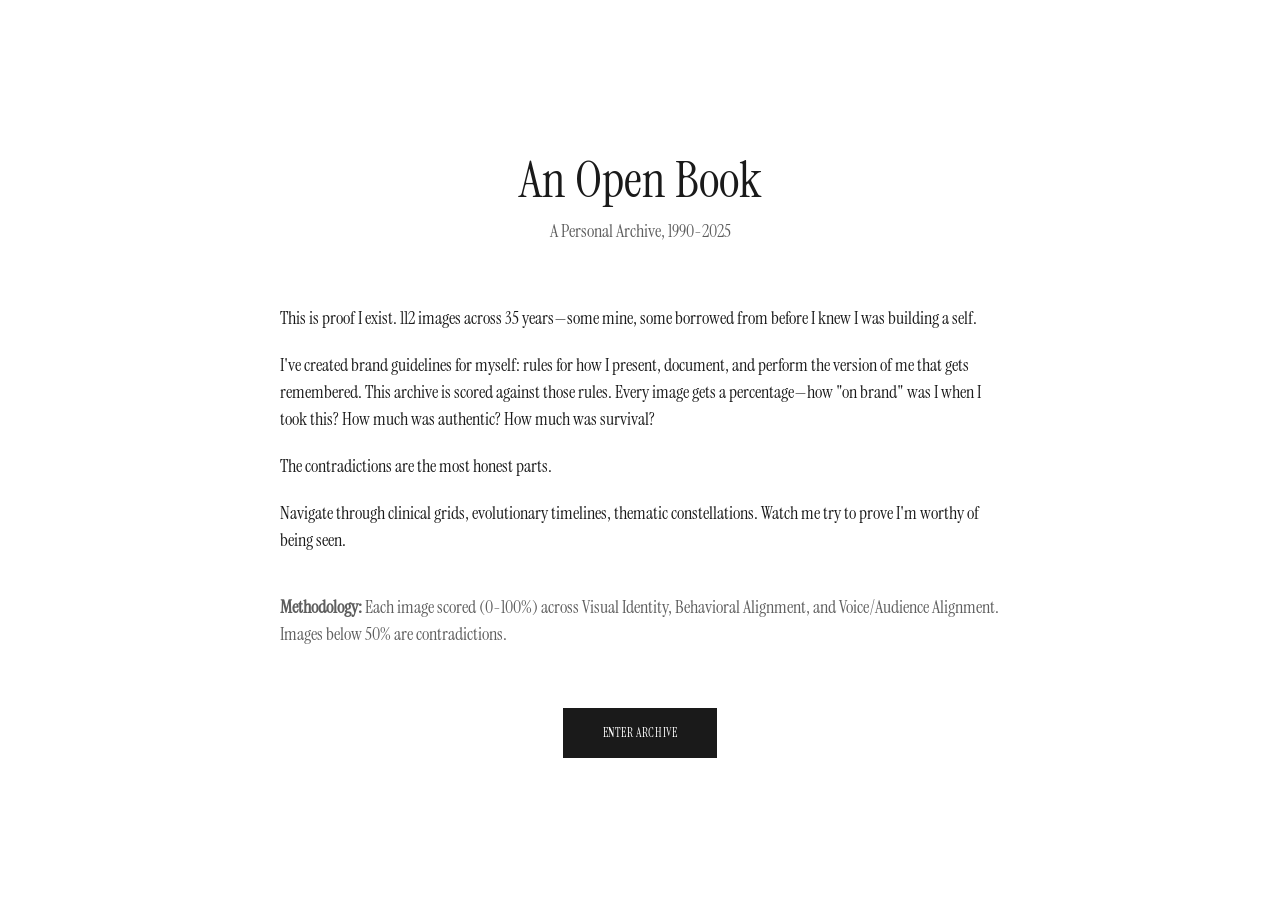
==== commit 18c2e727: "new pages added" ====
--- a/index.html
+++ b/index.html
@@ -12,18 +12,21 @@
 <body>
   <div style="min-height:100vh; display:flex; flex-direction:column; justify-content:center; align-items:center; padding:40px; max-width:800px; margin:0 auto;">
 
-    <h1 style="font-size:24px; font-weight:500; letter-spacing:0.05em; margin-bottom:60px; text-align:center;">
-      LOST—FOUND<br>A Personal Archive, 1990-2025
+    <h1 style="font-size:50px; font-weight:500; letter-spacing:0em; margin-bottom:0px; text-align:center;">
+      An Open Book
     </h1>
+    <h2 style="font-size:18px; font-weight:400; letter-spacing:0em; margin-bottom:60px; text-align:center;">
+      A Personal Archive, 1990-2025
+    </h2>
 
-    <div style="font-size:14px; line-height:1.8; margin-bottom:40px;">
+    <div style="font-size:18px; letter-spacing: 0em; line-height:1.5; margin-bottom:40px;">
       <p style="margin-bottom:20px;">This is proof I exist. 112 images across 35 years—some mine, some borrowed from before I knew I was building a self.</p>
       <p style="margin-bottom:20px;">I've created brand guidelines for myself: rules for how I present, document, and perform the version of me that gets remembered. This archive is scored against those rules. Every image gets a percentage—how "on brand" was I when I took this? How much was authentic? How much was survival?</p>
       <p style="margin-bottom:20px;">The contradictions are the most honest parts.</p>
       <p>Navigate through clinical grids, evolutionary timelines, thematic constellations. Watch me try to prove I'm worthy of being seen.</p>
     </div>
 
-    <div style="font-size:12px; line-height:1.6; margin-bottom:60px; opacity:0.7;">
+    <div style="font-size:12px; letter-spacing: 0em;line-height:1.6; margin-bottom:60px; opacity:0.7;">
       <p><strong>Methodology:</strong> Each image scored (0-100%) across Visual Identity, Behavioral Alignment, and Voice/Audience Alignment. Images below 50% are contradictions.</p>
     </div>
 
--- a/css/typography.css
+++ b/css/typography.css
@@ -1,30 +1,39 @@
+@import url('https://fonts.googleapis.com/css2?family=Instrument+Serif:ital@0;1&display=swap');
+
 body {
-  font-family: "Arial Narrow", Arial, sans-serif;
-  font-size: 12px;
+  font-family: "Instrument Serif", serif;
+  font-size: 18px;
   line-height: 1.5;
-  color: #1a1a1a;
-  letter-spacing: -0.02em;
+  color: #000000;
+  letter-spacing: 0em;
 }
 
 .site-title {
-  font-size: 14px;
+  font-size: 50px;
   font-weight: 500;
-  letter-spacing: 0.05em;
+  letter-spacing: 0em;
 }
 
 h2, h3 {
-  font-size: 11px;
+  font-size: 18px;
   font-weight: 500;
   opacity: 0.7;
   margin-bottom: 12px;
 }
 
+p {
+  font-family: "Instrument Serif", serif;
+  font-size: 18px;
+  line-height: 1.5;
+  letter-spacing: 0em;
+}
+
 .checkbox-label,
 .radio-label {
-  font-size: 11px;
+  font-size: 18px;
 }
 
 button {
-  font-size: 11px;
+  font-size: 18px;
   font-weight: 500;
 }
--- a/css/layout.css
+++ b/css/layout.css
@@ -122,7 +122,7 @@
 }
 
 .date-range {
-  font-size: 10px;
+  font-size: 14px;
   opacity: 0.6;
 }
 
@@ -163,7 +163,7 @@
 }
 
 summary {
-  font-size: 11px;
+  font-size: 14px;
   font-weight: 500;
   opacity: 0.7;
   margin-bottom: 12px;
@@ -174,7 +174,7 @@
 
 summary::before {
   content: '▼';
-  font-size: 8px;
+  font-size: 14px;
   transition: transform 150ms ease;
 }
 
@@ -213,7 +213,7 @@
 }
 
 .time-range-display {
-  font-size: 10px;
+  font-size: 14px;
   text-align: center;
   opacity: 0.6;
 }
@@ -225,7 +225,7 @@
 }
 
 #image-count {
-  font-size: 11px;
+  font-size: 14px;
   margin-bottom: 12px;
 }
 
